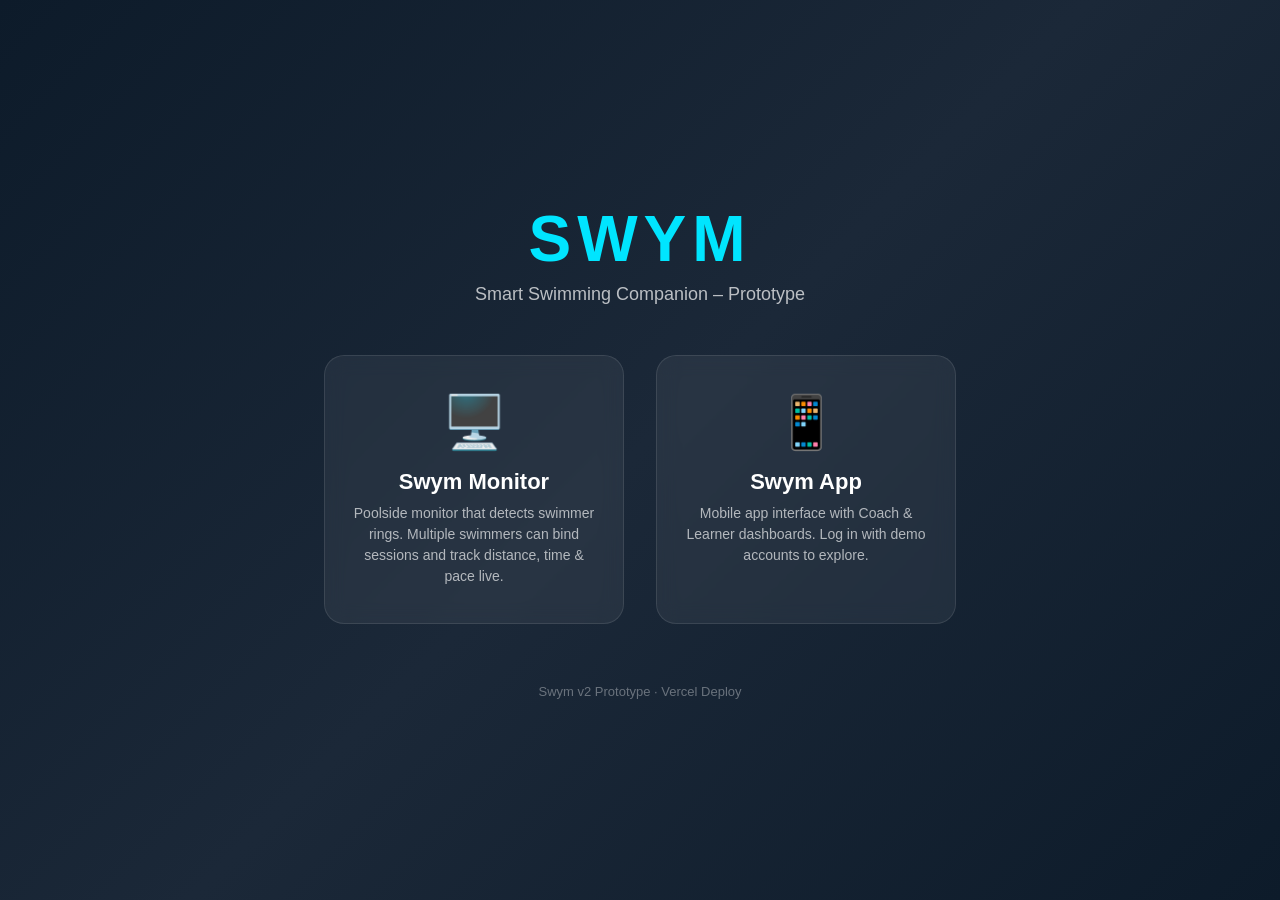
==== index.html @ e6e96e6a "app figma update" ====
<!DOCTYPE html>
<html lang="en">
<head>
  <meta charset="UTF-8" />
  <meta name="viewport" content="width=device-width, initial-scale=1.0" />
  <title>Swym – Prototype</title>
  <style>
    :root {
      --primary: #0091EA;
      --primary-dark: #0277BD;
      --accent: #00E5FF;
      --font: -apple-system, BlinkMacSystemFont, 'SF Pro Display', 'Helvetica Neue', sans-serif;
    }
    * { margin: 0; padding: 0; box-sizing: border-box; }
    body {
      min-height: 100vh;
      font-family: var(--font);
      background: linear-gradient(135deg, #0d1b2a 0%, #1b2838 50%, #0d1b2a 100%);
      color: #fff;
      display: flex;
      flex-direction: column;
      align-items: center;
      justify-content: center;
      padding: 40px 20px;
    }
    .logo { font-size: 64px; font-weight: 800; letter-spacing: 6px; color: var(--accent); margin-bottom: 8px; }
    .tagline { font-size: 18px; opacity: .7; margin-bottom: 50px; }
    .cards { display: flex; gap: 32px; flex-wrap: wrap; justify-content: center; }
    .card {
      width: 300px;
      background: rgba(255,255,255,.06);
      border: 1px solid rgba(255,255,255,.1);
      border-radius: 20px;
      padding: 36px 28px;
      text-align: center;
      text-decoration: none;
      color: #fff;
      transition: all .3s ease;
      backdrop-filter: blur(10px);
    }
    .card:hover {
      transform: translateY(-6px);
      background: rgba(255,255,255,.1);
      border-color: var(--accent);
      box-shadow: 0 12px 40px rgba(0,229,255,.15);
    }
    .card .icon { font-size: 52px; margin-bottom: 16px; display: block; }
    .card h2 { font-size: 22px; font-weight: 700; margin-bottom: 8px; }
    .card p { font-size: 14px; opacity: .65; line-height: 1.5; }
    .footer { margin-top: 60px; font-size: 13px; opacity: .35; }
  </style>
</head>
<body>
  <div class="logo">SWYM</div>
  <div class="tagline">Smart Swimming Companion – Prototype</div>

  <div class="cards">
    <a href="html/device/index.html" class="card">
      <span class="icon">🖥️</span>
      <h2>Swym Monitor</h2>
      <p>Poolside monitor that detects swimmer rings. Multiple swimmers can bind sessions and track distance, time &amp; pace live.</p>
    </a>

    <a href="html/app/index.html" class="card">
      <span class="icon">📱</span>
      <h2>Swym App</h2>
      <p>Mobile app interface with Coach &amp; Learner dashboards. Log in with demo accounts to explore.</p>
    </a>
  </div>

  <div class="footer">Swym v2 Prototype &middot; Vercel Deploy</div>
</body>
</html>
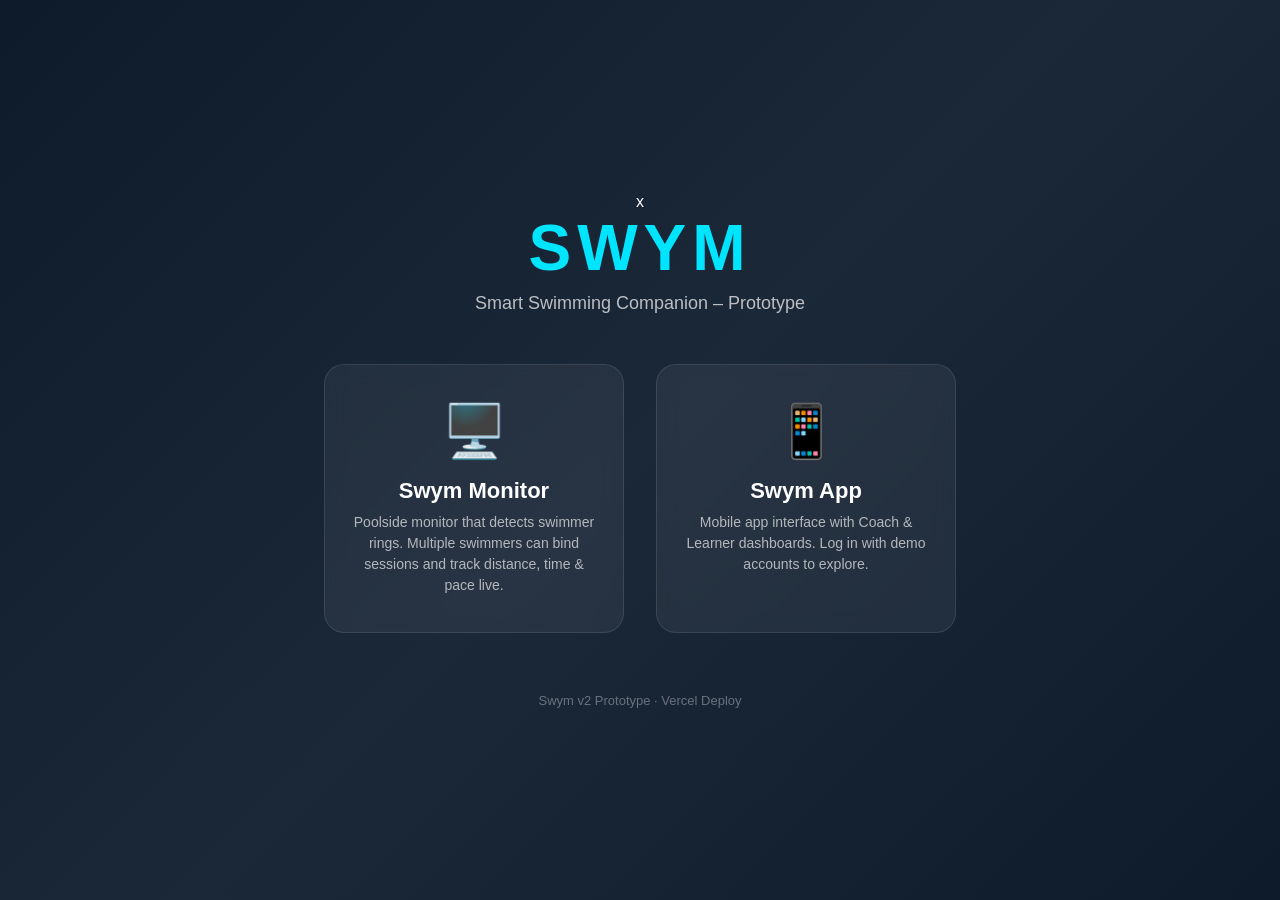
==== commit e54436e3: "chatbot" ====
--- a/index.html
+++ b/index.html
@@ -1,4 +1,4 @@
-<!DOCTYPE html>
+x<!DOCTYPE html>
 <html lang="en">
 <head>
   <meta charset="UTF-8" />
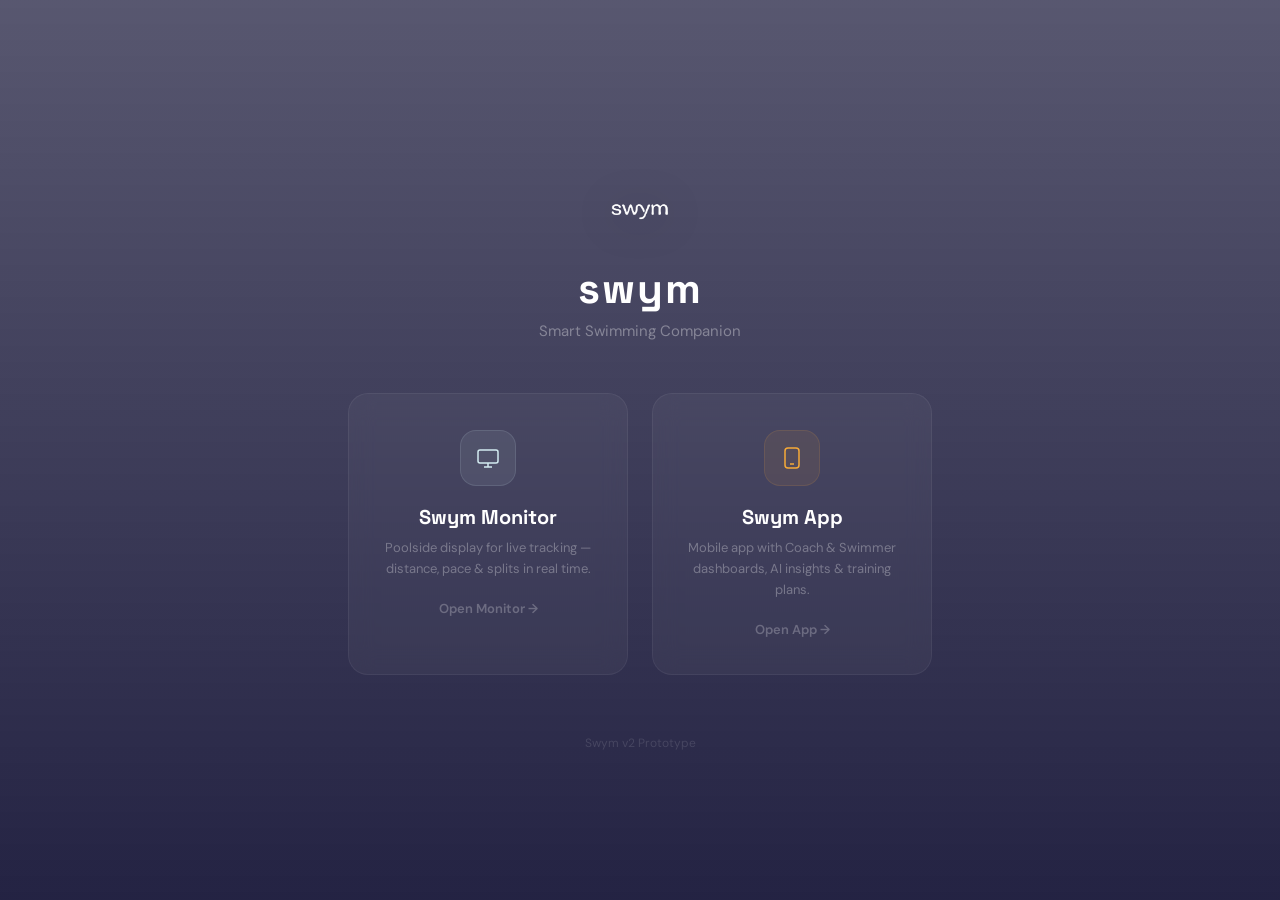
==== commit dc41dc04: "device 2" ====
--- a/index.html
+++ b/index.html
@@ -4,70 +4,165 @@
   <meta charset="UTF-8" />
   <meta name="viewport" content="width=device-width, initial-scale=1.0" />
   <title>Swym – Prototype</title>
+  <link rel="preconnect" href="https://fonts.googleapis.com" />
+  <link rel="preconnect" href="https://fonts.gstatic.com" crossorigin />
+  <link href="https://fonts.googleapis.com/css2?family=DM+Sans:wght@400;500;600;700&family=Space+Grotesk:wght@400;500;600;700&display=swap" rel="stylesheet" />
   <style>
-    :root {
-      --primary: #0091EA;
-      --primary-dark: #0277BD;
-      --accent: #00E5FF;
-      --font: -apple-system, BlinkMacSystemFont, 'SF Pro Display', 'Helvetica Neue', sans-serif;
-    }
     * { margin: 0; padding: 0; box-sizing: border-box; }
     body {
       min-height: 100vh;
-      font-family: var(--font);
-      background: linear-gradient(135deg, #0d1b2a 0%, #1b2838 50%, #0d1b2a 100%);
+      font-family: 'DM Sans', sans-serif;
       color: #fff;
+      display: flex;
+      flex-direction: column;
+      align-items: center;
+      justify-content: center;
+      overflow: hidden;
+      position: relative;
+    }
+    .bg-video {
+      position: fixed;
+      inset: 0;
+      width: 100%;
+      height: 100%;
+      object-fit: cover;
+      z-index: 0;
+    }
+    .bg-overlay {
+      position: fixed;
+      inset: 0;
+      width: 100%;
+      height: 100%;
+      background: linear-gradient(180deg, rgba(17,16,51,0.7) 0%, rgba(17,16,51,0.92) 100%);
+      z-index: 1;
+    }
+    .content {
+      position: relative;
+      z-index: 2;
       display: flex;
       flex-direction: column;
       align-items: center;
       justify-content: center;
       padding: 40px 20px;
     }
-    .logo { font-size: 64px; font-weight: 800; letter-spacing: 6px; color: var(--accent); margin-bottom: 8px; }
-    .tagline { font-size: 18px; opacity: .7; margin-bottom: 50px; }
-    .cards { display: flex; gap: 32px; flex-wrap: wrap; justify-content: center; }
+    .logo-img {
+      width: 80px;
+      height: 80px;
+      margin-bottom: 12px;
+      filter: drop-shadow(0 4px 20px rgba(0,0,0,0.3));
+    }
+    .logo {
+      font-family: 'Space Grotesk', sans-serif;
+      font-size: 42px;
+      font-weight: 700;
+      color: white;
+      letter-spacing: 2px;
+      margin-bottom: 6px;
+    }
+    .tagline {
+      font-size: 15px;
+      color: rgba(255,255,255,0.35);
+      margin-bottom: 52px;
+    }
+    .cards { display: flex; gap: 24px; flex-wrap: wrap; justify-content: center; }
     .card {
-      width: 300px;
-      background: rgba(255,255,255,.06);
-      border: 1px solid rgba(255,255,255,.1);
+      width: 280px;
+      background: rgba(255,255,255,0.04);
+      border: 1px solid rgba(255,255,255,0.06);
       border-radius: 20px;
       padding: 36px 28px;
       text-align: center;
       text-decoration: none;
       color: #fff;
       transition: all .3s ease;
-      backdrop-filter: blur(10px);
+      backdrop-filter: blur(12px);
     }
     .card:hover {
-      transform: translateY(-6px);
-      background: rgba(255,255,255,.1);
-      border-color: var(--accent);
-      box-shadow: 0 12px 40px rgba(0,229,255,.15);
+      transform: translateY(-4px);
+      background: rgba(255,255,255,0.08);
+      border-color: rgba(212,236,241,0.2);
+      box-shadow: 0 12px 40px rgba(212,236,241,0.08);
     }
-    .card .icon { font-size: 52px; margin-bottom: 16px; display: block; }
-    .card h2 { font-size: 22px; font-weight: 700; margin-bottom: 8px; }
-    .card p { font-size: 14px; opacity: .65; line-height: 1.5; }
-    .footer { margin-top: 60px; font-size: 13px; opacity: .35; }
+    .card-icon {
+      width: 56px;
+      height: 56px;
+      border-radius: 16px;
+      display: flex;
+      align-items: center;
+      justify-content: center;
+      margin: 0 auto 18px;
+      font-size: 24px;
+    }
+    .card-icon.monitor {
+      background: rgba(212,236,241,0.08);
+      border: 1px solid rgba(212,236,241,0.12);
+    }
+    .card-icon.app {
+      background: rgba(246,170,56,0.08);
+      border: 1px solid rgba(246,170,56,0.12);
+    }
+    .card h2 {
+      font-family: 'Space Grotesk', sans-serif;
+      font-size: 20px;
+      font-weight: 700;
+      margin-bottom: 8px;
+    }
+    .card p {
+      font-size: 13px;
+      color: rgba(255,255,255,0.3);
+      line-height: 1.6;
+    }
+    .card-arrow {
+      display: inline-flex;
+      align-items: center;
+      gap: 6px;
+      margin-top: 20px;
+      font-size: 13px;
+      font-weight: 600;
+      color: rgba(255,255,255,0.25);
+      transition: color 0.2s;
+    }
+    .card:hover .card-arrow { color: #d4ecf1; }
+    .card:hover .card-arrow.gold { color: #f6aa38; }
+    .footer {
+      position: relative;
+      z-index: 2;
+      margin-top: 60px;
+      font-size: 12px;
+      color: rgba(255,255,255,0.12);
+    }
   </style>
 </head>
 <body>
-  <div class="logo">SWYM</div>
-  <div class="tagline">Smart Swimming Companion – Prototype</div>
+  <video autoplay loop muted playsinline preload="auto" class="bg-video" src="videos/water.mp4"></video>
+  <div class="bg-overlay"></div>
 
-  <div class="cards">
-    <a href="html/device/index.html" class="card">
-      <span class="icon">🖥️</span>
-      <h2>Swym Monitor</h2>
-      <p>Poolside monitor that detects swimmer rings. Multiple swimmers can bind sessions and track distance, time &amp; pace live.</p>
-    </a>
+  <div class="content">
+    <img src="images/swym-logo-transparent.png" alt="SWYM" class="logo-img" />
+    <div class="logo">swym</div>
+    <div class="tagline">Smart Swimming Companion</div>
 
-    <a href="html/app/index.html" class="card">
-      <span class="icon">📱</span>
-      <h2>Swym App</h2>
-      <p>Mobile app interface with Coach &amp; Learner dashboards. Log in with demo accounts to explore.</p>
-    </a>
+    <div class="cards">
+      <a href="html/device/index.html" class="card">
+        <div class="card-icon monitor">
+          <svg width="24" height="24" fill="none" stroke="#d4ecf1" stroke-width="1.5"><rect x="2" y="4" width="20" height="13" rx="2"/><path d="M8 21h8M12 17v4"/></svg>
+        </div>
+        <h2>Swym Monitor</h2>
+        <p>Poolside display for live tracking — distance, pace &amp; splits in real time.</p>
+        <span class="card-arrow">Open Monitor →</span>
+      </a>
+
+      <a href="html/app/index.html" class="card">
+        <div class="card-icon app">
+          <svg width="24" height="24" fill="none" stroke="#f6aa38" stroke-width="1.5"><rect x="5" y="2" width="14" height="20" rx="3"/><path d="M10 18h4"/></svg>
+        </div>
+        <h2>Swym App</h2>
+        <p>Mobile app with Coach &amp; Swimmer dashboards, AI insights &amp; training plans.</p>
+        <span class="card-arrow gold">Open App →</span>
+      </a>
+    </div>
+
+    <div class="footer">Swym v2 Prototype</div>
   </div>
-
-  <div class="footer">Swym v2 Prototype &middot; Vercel Deploy</div>
 </body>
 </html>
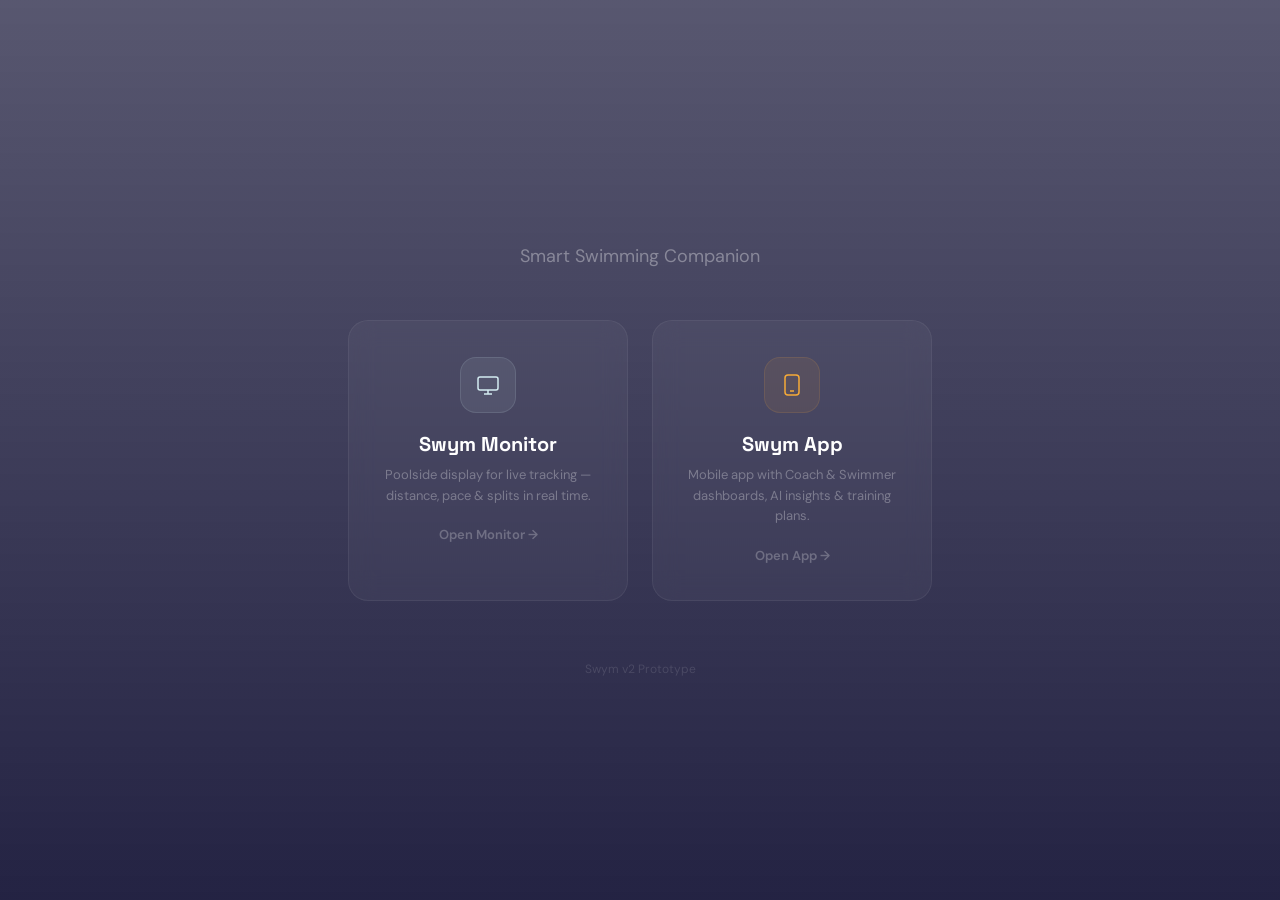
==== commit 93ee48d4: "removed text from the landing page" ====
--- a/index.html
+++ b/index.html
@@ -60,7 +60,7 @@
       margin-bottom: 6px;
     }
     .tagline {
-      font-size: 15px;
+      font-size: 18px;
       color: rgba(255,255,255,0.35);
       margin-bottom: 52px;
     }
@@ -138,8 +138,6 @@
   <div class="bg-overlay"></div>
 
   <div class="content">
-    <img src="images/swym-logo-transparent.png" alt="SWYM" class="logo-img" />
-    <div class="logo">swym</div>
     <div class="tagline">Smart Swimming Companion</div>
 
     <div class="cards">
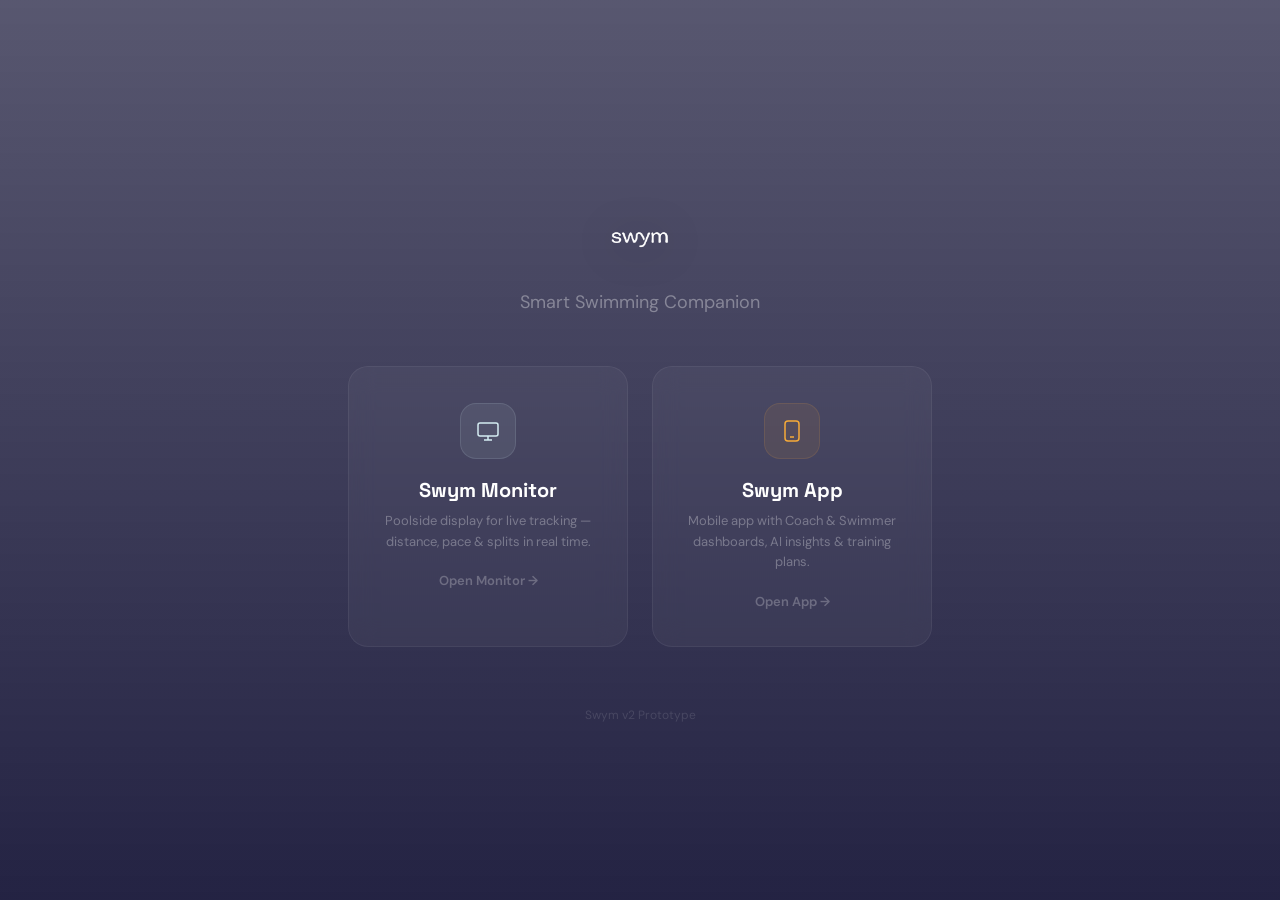
==== commit d72301a7: "Update index.html" ====
--- a/index.html
+++ b/index.html
@@ -138,6 +138,7 @@
   <div class="bg-overlay"></div>
 
   <div class="content">
+    <img src="images/swym-logo-transparent.png" alt="SWYM" class="logo-img" />
     <div class="tagline">Smart Swimming Companion</div>
 
     <div class="cards">
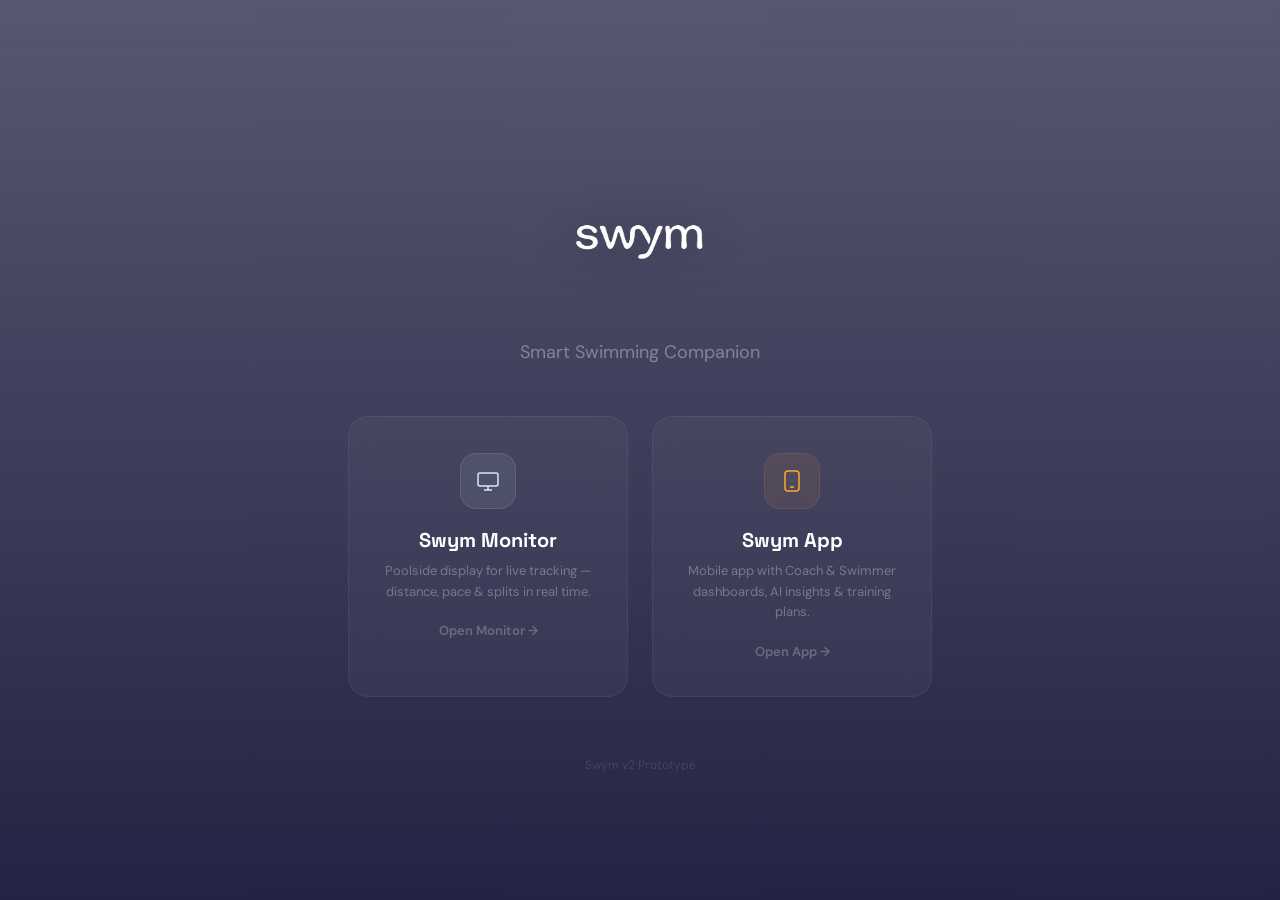
==== commit 50f24426: "Update index.html" ====
--- a/index.html
+++ b/index.html
@@ -46,8 +46,8 @@
       padding: 40px 20px;
     }
     .logo-img {
-      width: 80px;
-      height: 80px;
+      width: 180px;
+      height: 180px;
       margin-bottom: 12px;
       filter: drop-shadow(0 4px 20px rgba(0,0,0,0.3));
     }
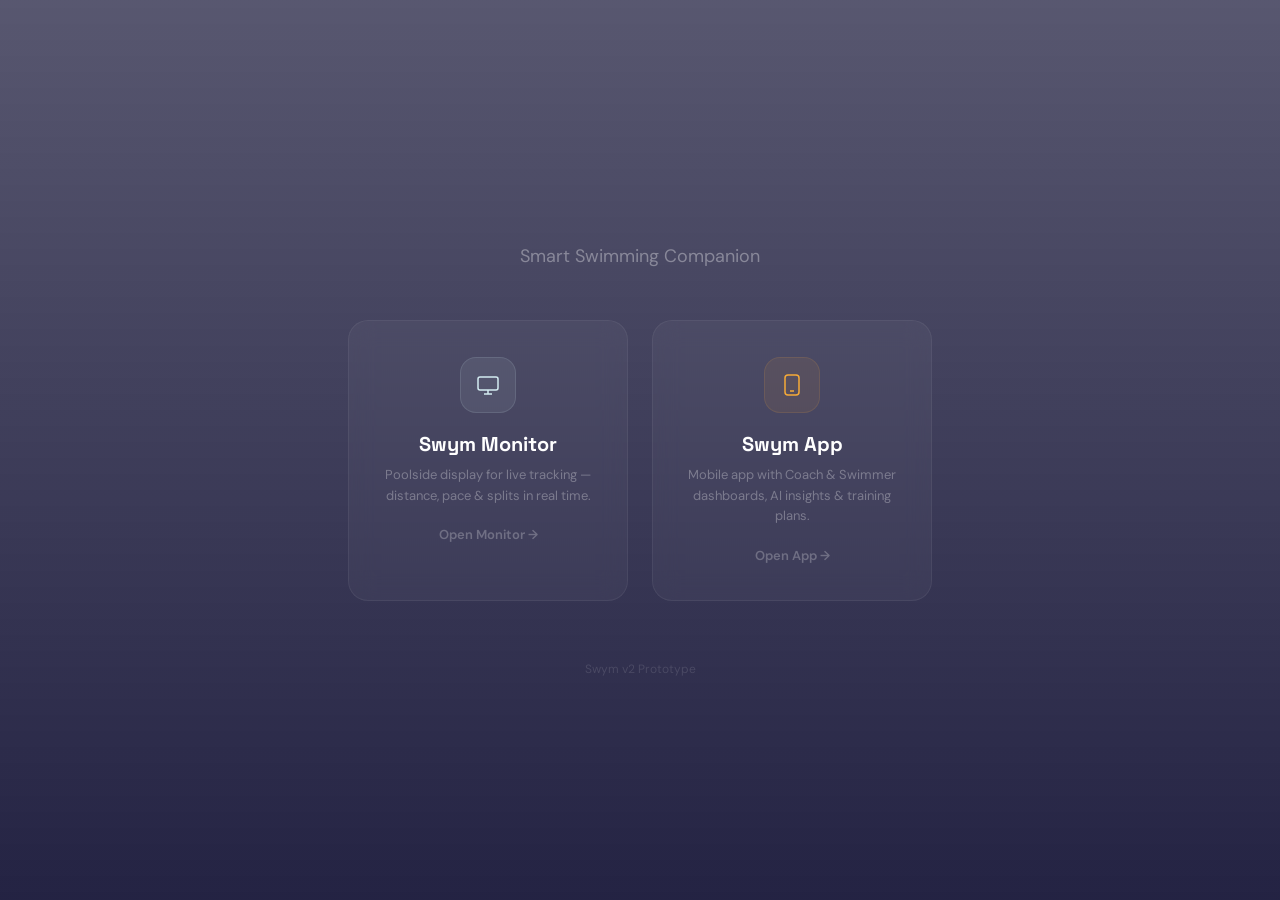
==== commit bee03ec5: "Revert "Update index.html" This reverts commit d72301a7881c885a2db21210a04d9bc69487c8a5." ====
--- a/index.html
+++ b/index.html
@@ -138,7 +138,6 @@
   <div class="bg-overlay"></div>
 
   <div class="content">
-    <img src="images/swym-logo-transparent.png" alt="SWYM" class="logo-img" />
     <div class="tagline">Smart Swimming Companion</div>
 
     <div class="cards">
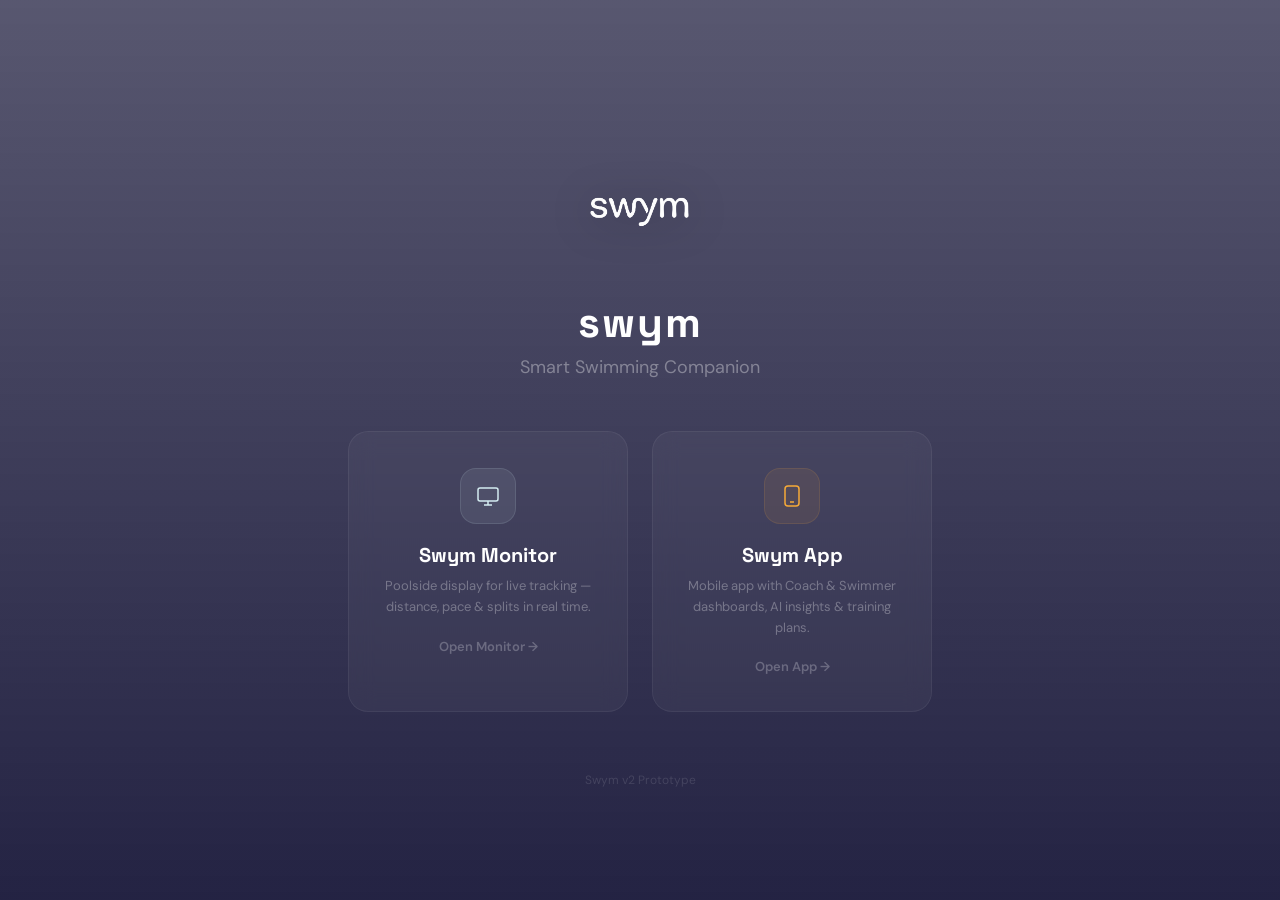
==== commit 1561d015: "Update index.html" ====
--- a/index.html
+++ b/index.html
@@ -46,8 +46,8 @@
       padding: 40px 20px;
     }
     .logo-img {
-      width: 180px;
-      height: 180px;
+      width: 140px;
+      height: auto;
       margin-bottom: 12px;
       filter: drop-shadow(0 4px 20px rgba(0,0,0,0.3));
     }
@@ -138,6 +138,8 @@
   <div class="bg-overlay"></div>
 
   <div class="content">
+    <img src="images/swym-logo-transparent.png" alt="SWYM" class="logo-img" />
+    <div class="logo">swym</div>
     <div class="tagline">Smart Swimming Companion</div>
 
     <div class="cards">
